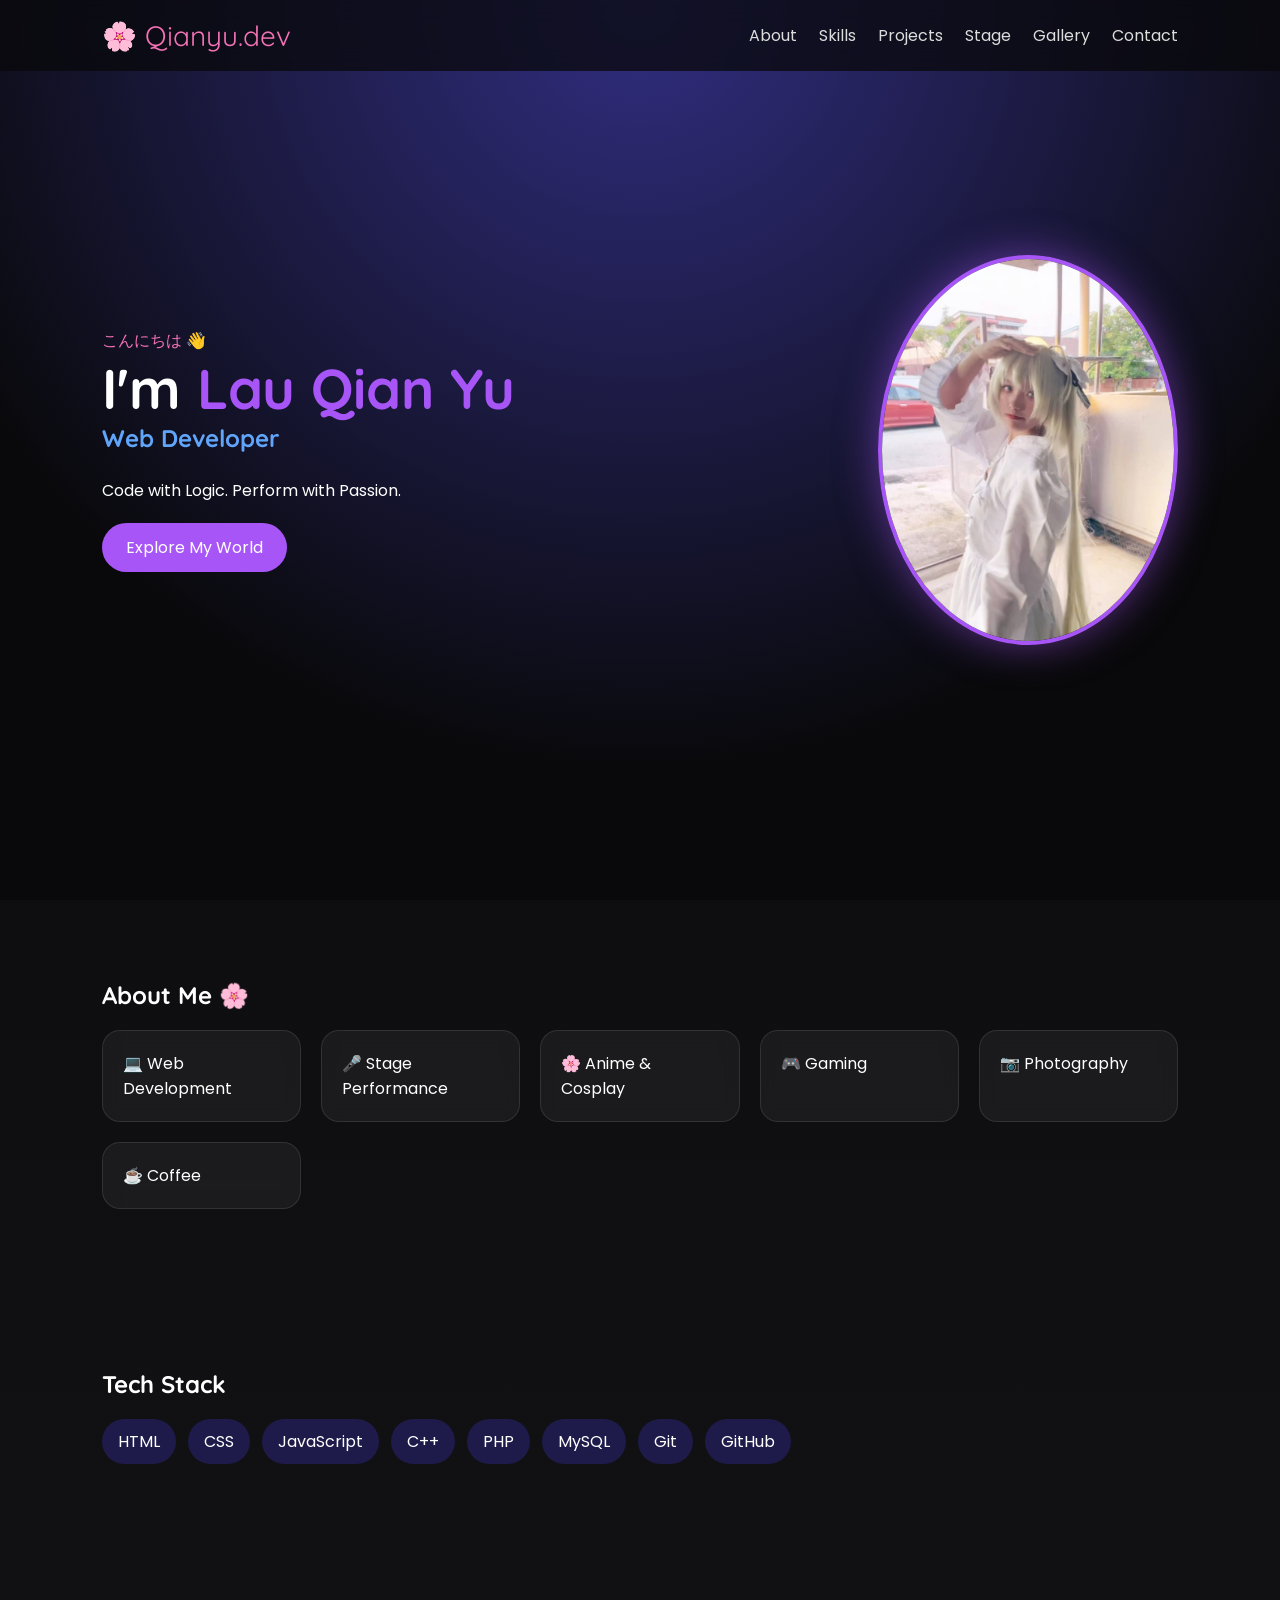
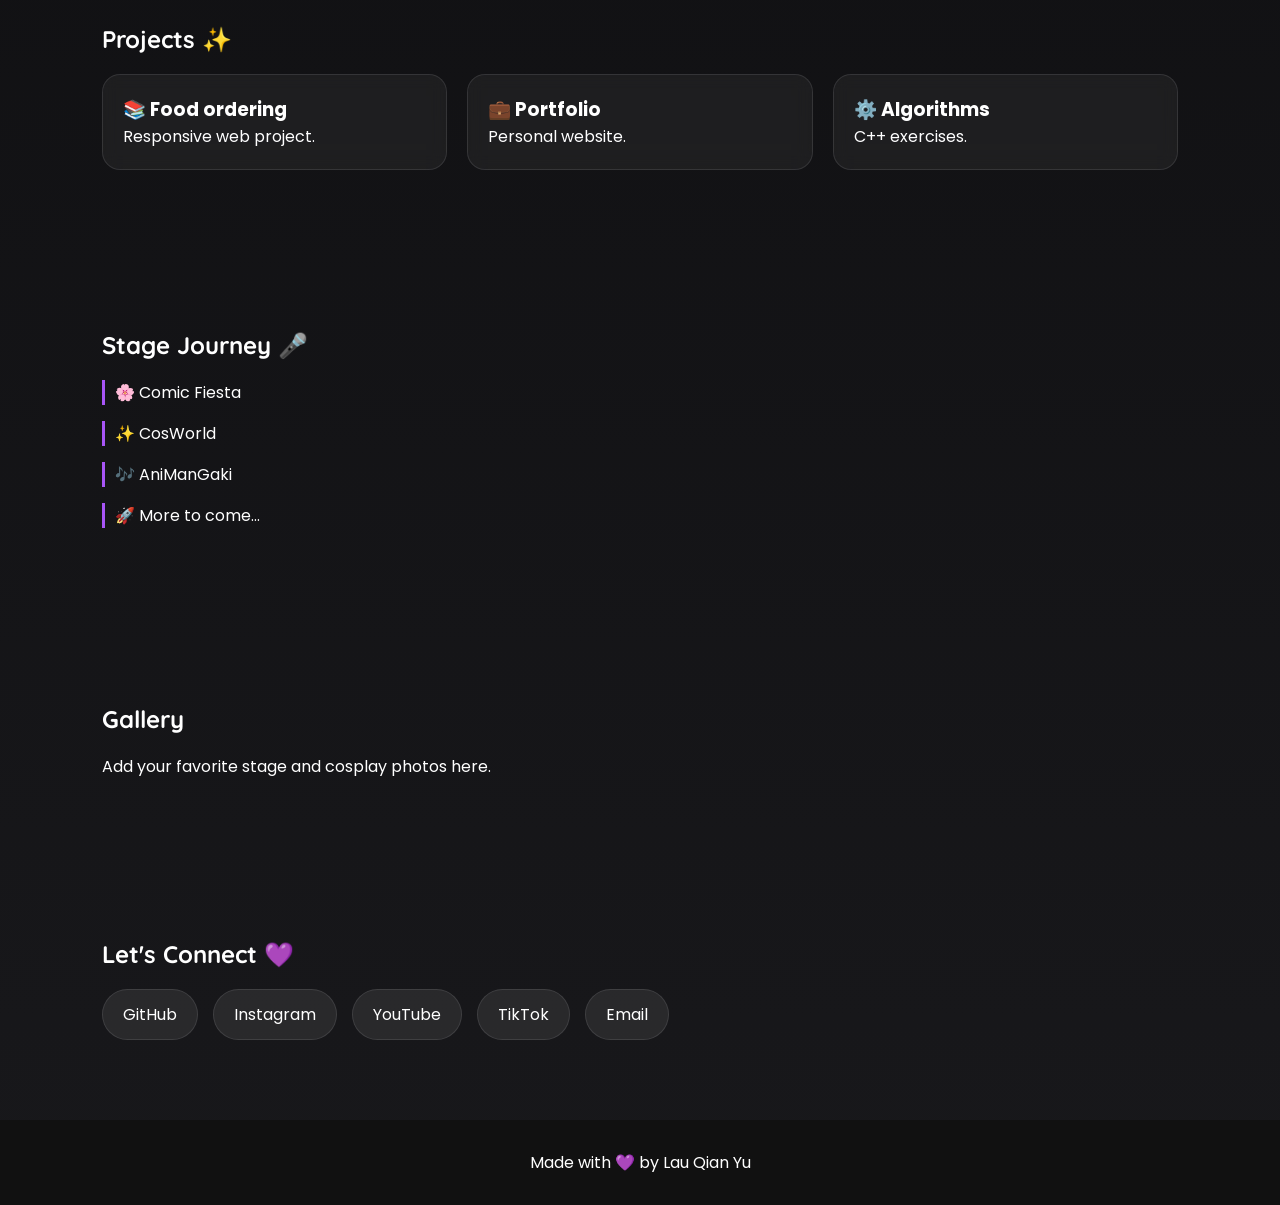
==== QianyuDev_Portfolio_v2/index.html @ f17fb7e7 "Add files via upload" ====
<!DOCTYPE html>
<html lang="en">
<head>
<meta charset="UTF-8">
<meta name="viewport" content="width=device-width,initial-scale=1">
<title>Qianyu.dev</title>
<link rel="preconnect" href="https://fonts.googleapis.com">
<link href="https://fonts.googleapis.com/css2?family=Quicksand:wght@500;700&family=Poppins:wght@300;400;600&display=swap" rel="stylesheet">
<link rel="stylesheet" href="style.css">
</head>
<body>
<header>
<div class="logo">🌸 Qianyu.dev</div>
<nav>
<a href="#about">About</a>
<a href="#skills">Skills</a>
<a href="#projects">Projects</a>
<a href="#stage">Stage</a>
<a href="#gallery">Gallery</a>
<a href="#contact">Contact</a>
</nav>
</header>

<section class="hero">
<div class="hero-text">
<p class="hello">こんにちは 👋</p>
<h1>I'm <span>Lau Qian Yu</span></h1>
<h2 id="typing"></h2>
<p class="desc">Code with Logic. Perform with Passion.</p>
<a href="#projects" class="button">Explore My World</a>
</div>
<img src="images/profile.jpg" alt="Profile">
</section>

<section id="about">
<h2>About Me 🌸</h2>
<div class="cards">
<div class="card">💻 Web Development</div>
<div class="card">🎤 Stage Performance</div>
<div class="card">🌸 Anime & Cosplay</div>
<div class="card">🎮 Gaming</div>
<div class="card">📷 Photography</div>
<div class="card">☕ Coffee</div>
</div>
</section>

<section id="skills">
<h2>Tech Stack</h2>
<div class="badges">
<span>HTML</span><span>CSS</span><span>JavaScript</span><span>C++</span>
<span>PHP</span><span>MySQL</span><span>Git</span><span>GitHub</span>
</div>
</section>

<section id="projects">
<h2>Projects ✨</h2>
<div class="cards">
<div class="card"><h3>📚 Food ordering</h3><p>Responsive web project.</p></div>
<div class="card"><h3>💼 Portfolio</h3><p>Personal website.</p></div>
<div class="card"><h3>⚙️ Algorithms</h3><p>C++ exercises.</p></div>
</div>
</section>

<section id="stage">
<h2>Stage Journey 🎤</h2>
<ul class="timeline">
<li>🌸 Comic Fiesta</li>
<li>✨ CosWorld</li>
<li>🎶 AniManGaki</li>
<li>🚀 More to come...</li>
</ul>
</section>

<section id="gallery">
<h2>Gallery</h2>
<p>Add your favorite stage and cosplay photos here.</p>
</section>

<section id="contact">
    <h2>Let's Connect 💜</h2>

    <div class="contact-links">

        <a href="https://github.com/yuna2006" target="_blank">
            <i class="fa-brands fa-github"></i> GitHub
        </a>

        <a href="https://instagram.com/qyuuuuu_?igsh=MXFxcG5ydTdxOGZqZw%3D%3D&utm_source=qr" target="_blank">
            <i class="fa-brands fa-instagram"></i> Instagram
        </a>

        <a href="http://www.youtube.com/@qianyulau-l9u" target="_blank">
            <i class="fa-brands fa-youtube"></i> YouTube
        </a>

        <a href="https://tiktok.com/@yuuuu_478?_r=1&_t=ZS-98UfokVkAjw" target="_blank">
            <i class="fa-brands fa-tiktok"></i> TikTok
        </a>

        <a href="lauqianyu2@email.com">
            <i class="fa-solid fa-envelope"></i> Email
        </a>

    </div>
</section>

    </div>

</section>
</section>

<footer>Made with 💜 by Lau Qian Yu</footer>
<script src="script.js"></script>
</body>
</html>
---- QianyuDev_Portfolio_v2/style.css ----
*{margin:0;padding:0;box-sizing:border-box}
body{font-family:Poppins,sans-serif;background:linear-gradient(180deg,#09090b,#18181b);color:#fff}
header{position:fixed;top:0;width:100%;display:flex;justify-content:space-between;align-items:center;padding:18px 8%;background:rgba(9,9,11,.75);backdrop-filter:blur(10px)}
.logo{font-family:Quicksand,sans-serif;font-size:28px;color:#f472b6}
nav a{text-decoration:none;color:#ddd;margin-left:18px}
nav a:hover{color:#a855f7}
.hero{min-height:100vh;padding:120px 8%;display:flex;justify-content:space-between;align-items:center;background:radial-gradient(circle at top,#312e81 0,#09090b 70%)}
.hero img{width:300px;border-radius:50%;border:4px solid #a855f7;box-shadow:0 0 40px rgba(168,85,247,.5)}
.hello{color:#f472b6}
h1{font-size:56px;font-family:Quicksand,sans-serif}
h1 span{color:#a855f7}
#typing{color:#60a5fa;height:35px}
.desc{margin:20px 0}
.button{display:inline-block;background:#a855f7;color:#fff;padding:12px 24px;border-radius:30px;text-decoration:none}
section{padding:80px 8%}
h2{font-family:Quicksand,sans-serif;margin-bottom:20px}
.cards{display:grid;grid-template-columns:repeat(auto-fit,minmax(180px,1fr));gap:20px}
.card{background:rgba(255,255,255,.05);border:1px solid rgba(255,255,255,.1);padding:20px;border-radius:18px;backdrop-filter:blur(8px);transition:.3s}
.card:hover{transform:translateY(-6px)}
.badges{display:flex;flex-wrap:wrap;gap:12px}
.badges span{padding:10px 16px;background:#1e1b4b;border-radius:999px}
.timeline{list-style:none}
.timeline li{margin:16px 0;padding-left:10px;border-left:3px solid #a855f7}
footer{text-align:center;padding:30px;background:#111}
.contact-links{
    display:flex;
    flex-wrap:wrap;
    gap:15px;
    margin-top:20px;
}

.contact-links a{
    text-decoration:none;
    color:white;
    background:rgba(255,255,255,.08);
    padding:12px 20px;
    border-radius:30px;
    transition:.3s;
    border:1px solid rgba(255,255,255,.1);
}

.contact-links a:hover{
    background:#a855f7;
    transform:translateY(-3px);
}
@media(max-width:768px){.hero{flex-direction:column-reverse;text-align:center}.hero img{width:200px}header{flex-direction:column;gap:10px}}
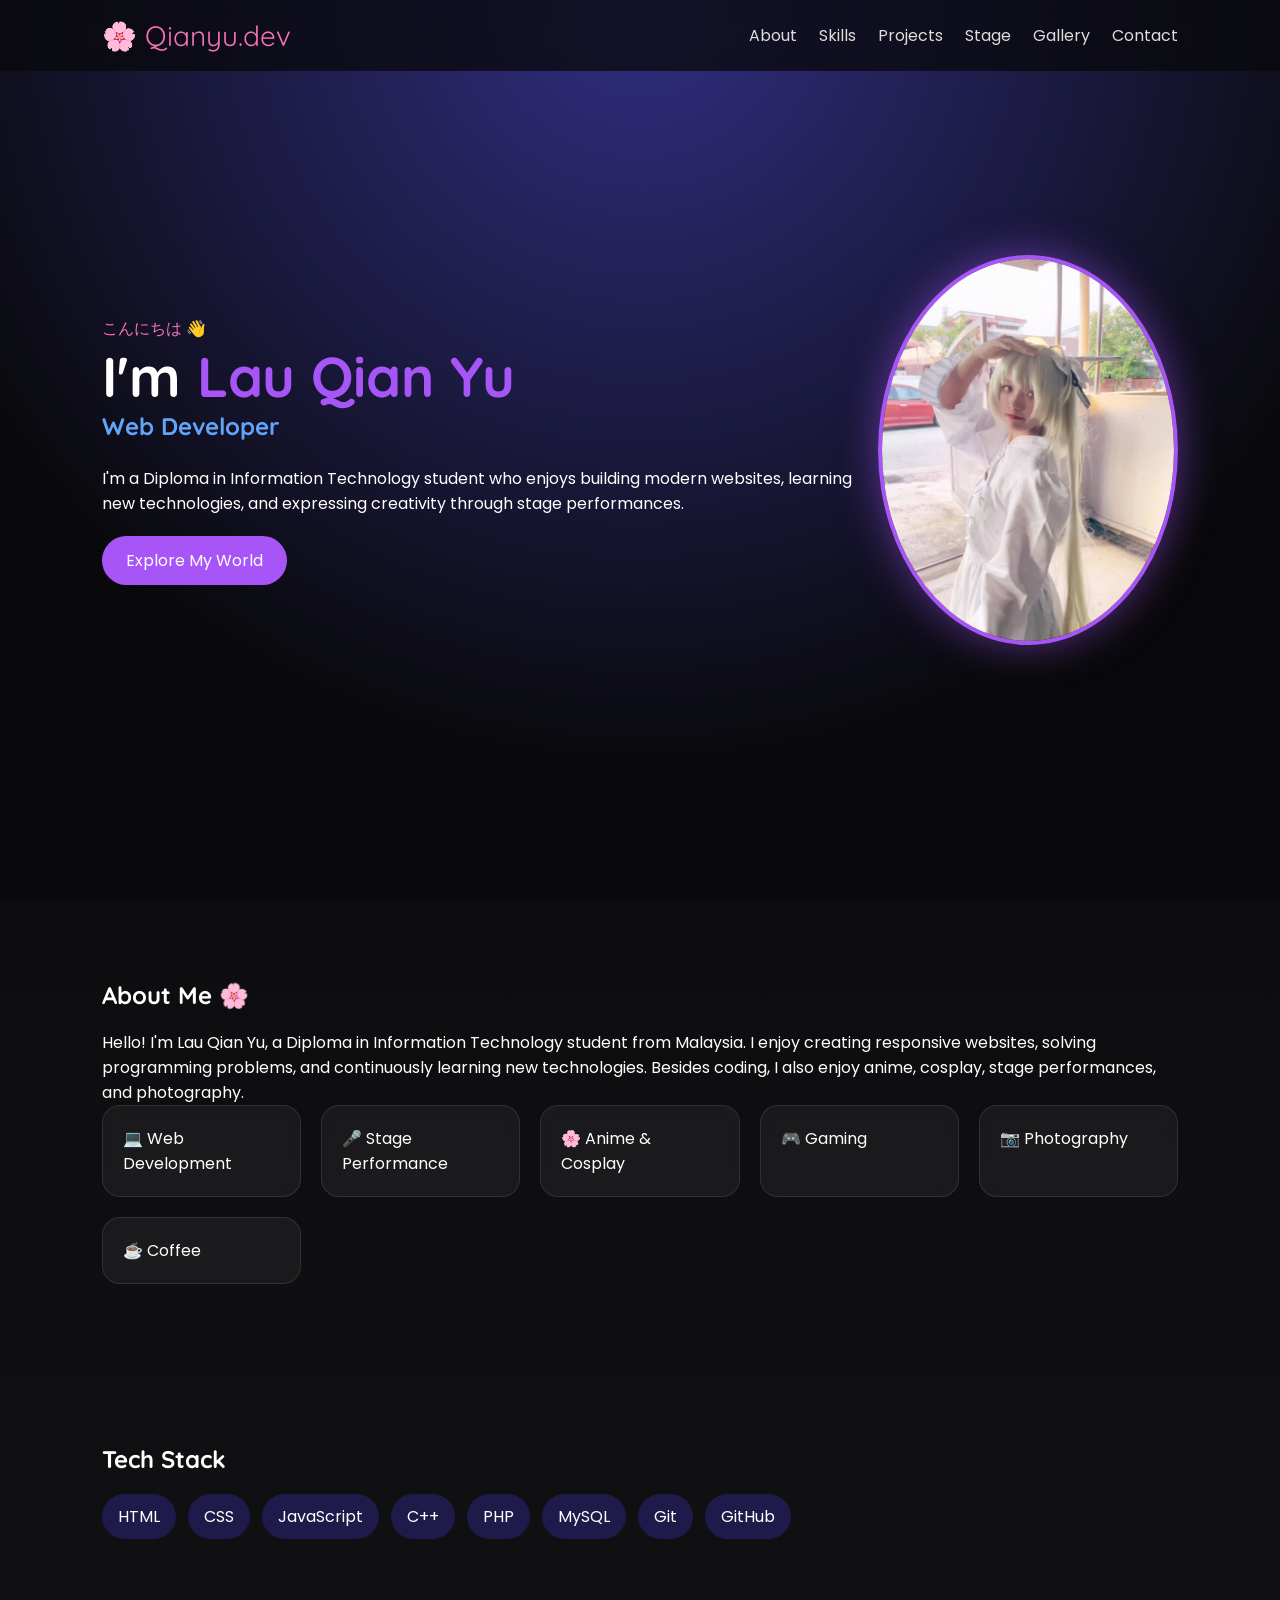
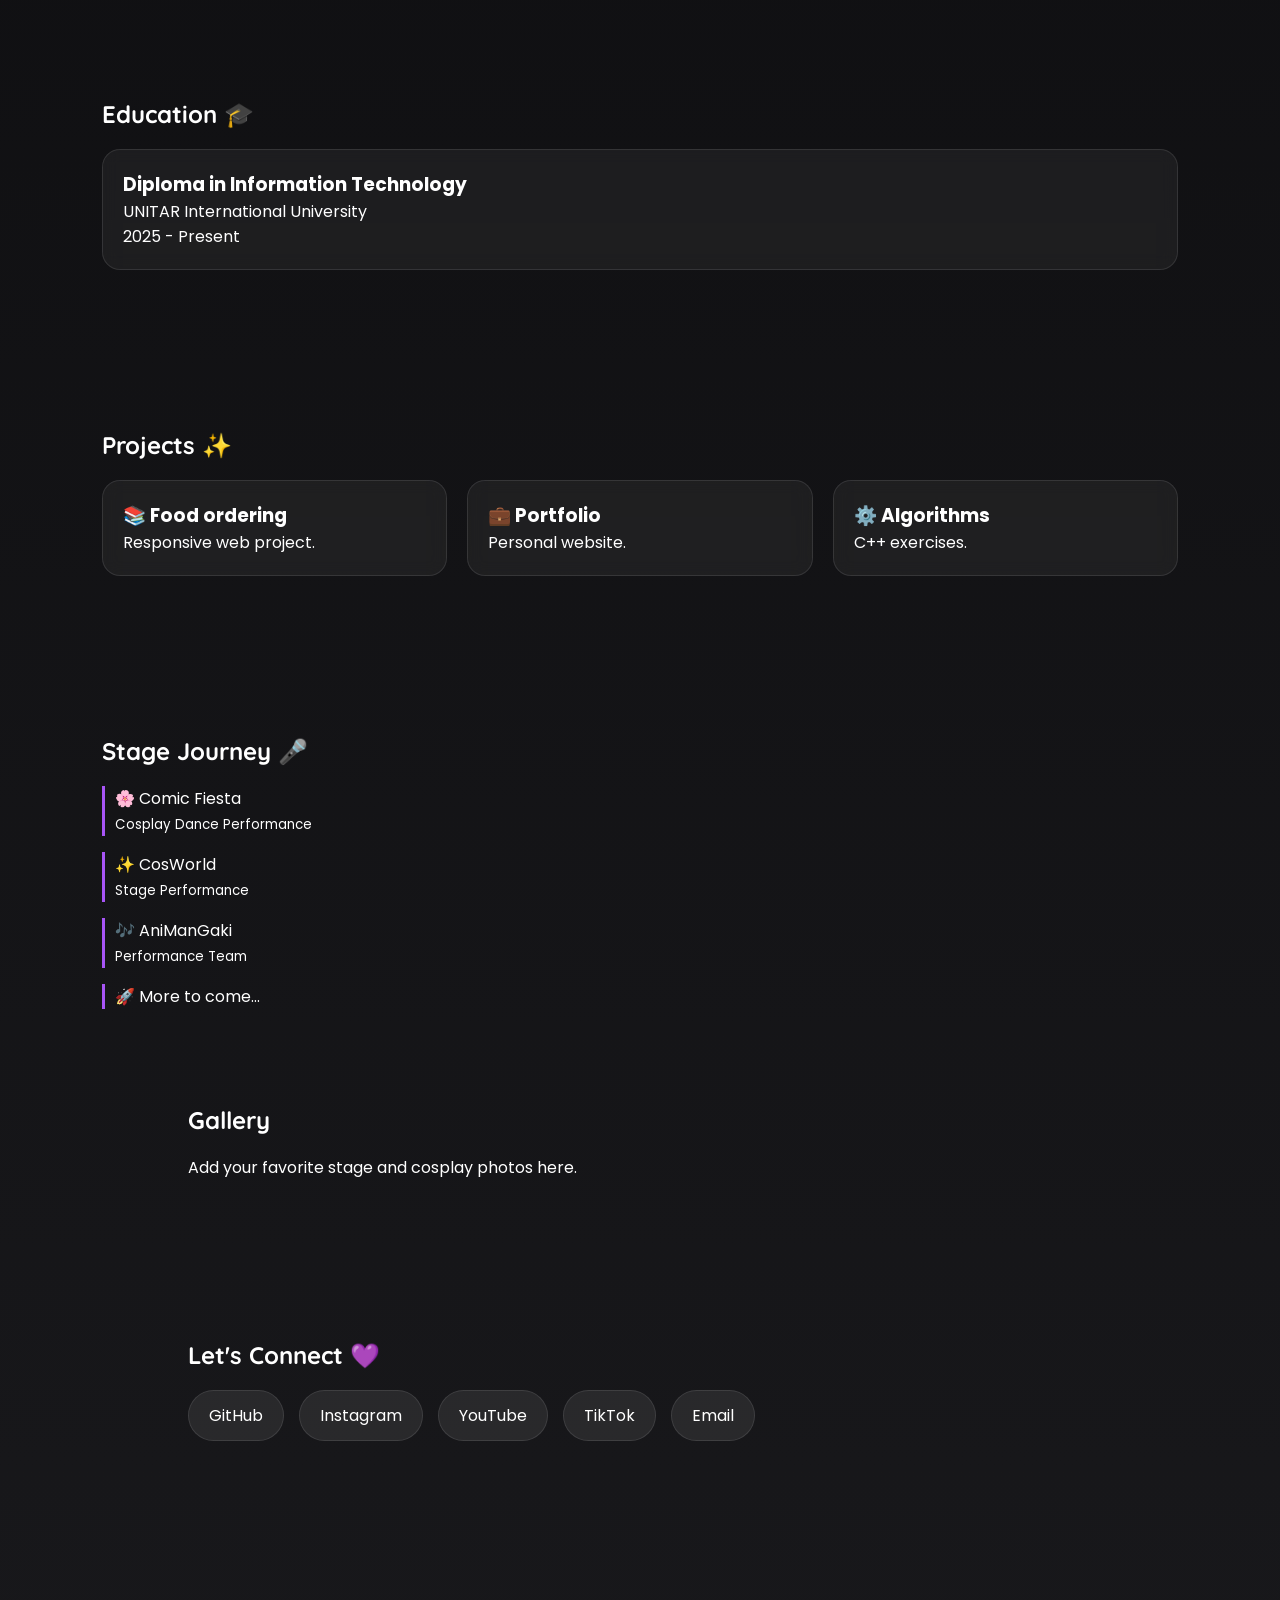
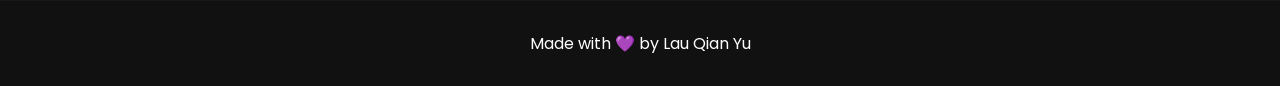
==== commit 6c6bde56: "Enhance index.html with personal and education info Added personal information, education details, a" ====
--- a/QianyuDev_Portfolio_v2/index.html
+++ b/QianyuDev_Portfolio_v2/index.html
@@ -26,22 +26,41 @@
 <p class="hello">こんにちは 👋</p>
 <h1>I'm <span>Lau Qian Yu</span></h1>
 <h2 id="typing"></h2>
-<p class="desc">Code with Logic. Perform with Passion.</p>
+<p class="desc">I'm a Diploma in Information Technology student who enjoys building modern websites, learning new technologies, and expressing creativity through stage performances.</p>
 <a href="#projects" class="button">Explore My World</a>
 </div>
 <img src="images/profile.jpg" alt="Profile">
 </section>
 
 <section id="about">
+
 <h2>About Me 🌸</h2>
+
+<p class="about-text">
+
+Hello! I'm Lau Qian Yu, a Diploma in Information Technology student from Malaysia.
+I enjoy creating responsive websites, solving programming problems, and continuously learning new technologies.
+
+Besides coding, I also enjoy anime, cosplay, stage performances, and photography.
+
+</p>
+
 <div class="cards">
+
 <div class="card">💻 Web Development</div>
+
 <div class="card">🎤 Stage Performance</div>
+
 <div class="card">🌸 Anime & Cosplay</div>
+
 <div class="card">🎮 Gaming</div>
+
 <div class="card">📷 Photography</div>
+
 <div class="card">☕ Coffee</div>
+
 </div>
+
 </section>
 
 <section id="skills">
@@ -51,6 +70,31 @@
 <span>PHP</span><span>MySQL</span><span>Git</span><span>GitHub</span>
 </div>
 </section>
+
+<section id="education">
+
+<h2>Education 🎓</h2>
+
+<div class="card">
+
+<h3>Diploma in Information Technology</h3>
+
+<p>
+
+UNITAR International University
+
+</p>
+
+<p>
+
+2025 - Present
+
+</p>
+
+</div>
+
+</section>
+
 
 <section id="projects">
 <h2>Projects ✨</h2>
@@ -64,13 +108,44 @@
 <section id="stage">
 <h2>Stage Journey 🎤</h2>
 <ul class="timeline">
-<li>🌸 Comic Fiesta</li>
-<li>✨ CosWorld</li>
-<li>🎶 AniManGaki</li>
-<li>🚀 More to come...</li>
+
+<li>
+
+🌸 Comic Fiesta
+
+<br>
+
+<small>Cosplay Dance Performance</small>
+
+</li>
+
+<li>
+
+✨ CosWorld
+
+<br>
+
+<small>Stage Performance</small>
+
+</li>
+
+<li>
+
+🎶 AniManGaki
+
+<br>
+
+<small>Performance Team</small>
+
+</li>
+
+<li>
+
+🚀 More to come...
+
+</li>
+
 </ul>
-</section>
-
 <section id="gallery">
 <h2>Gallery</h2>
 <p>Add your favorite stage and cosplay photos here.</p>
@@ -97,7 +172,7 @@
             <i class="fa-brands fa-tiktok"></i> TikTok
         </a>
 
-        <a href="lauqianyu2@email.com">
+        <a href="mailto:lauqianyu2@email.com">
             <i class="fa-solid fa-envelope"></i> Email
         </a>
 
@@ -112,4 +187,4 @@
 <footer>Made with 💜 by Lau Qian Yu</footer>
 <script src="script.js"></script>
 </body>
-</html>+</html>
